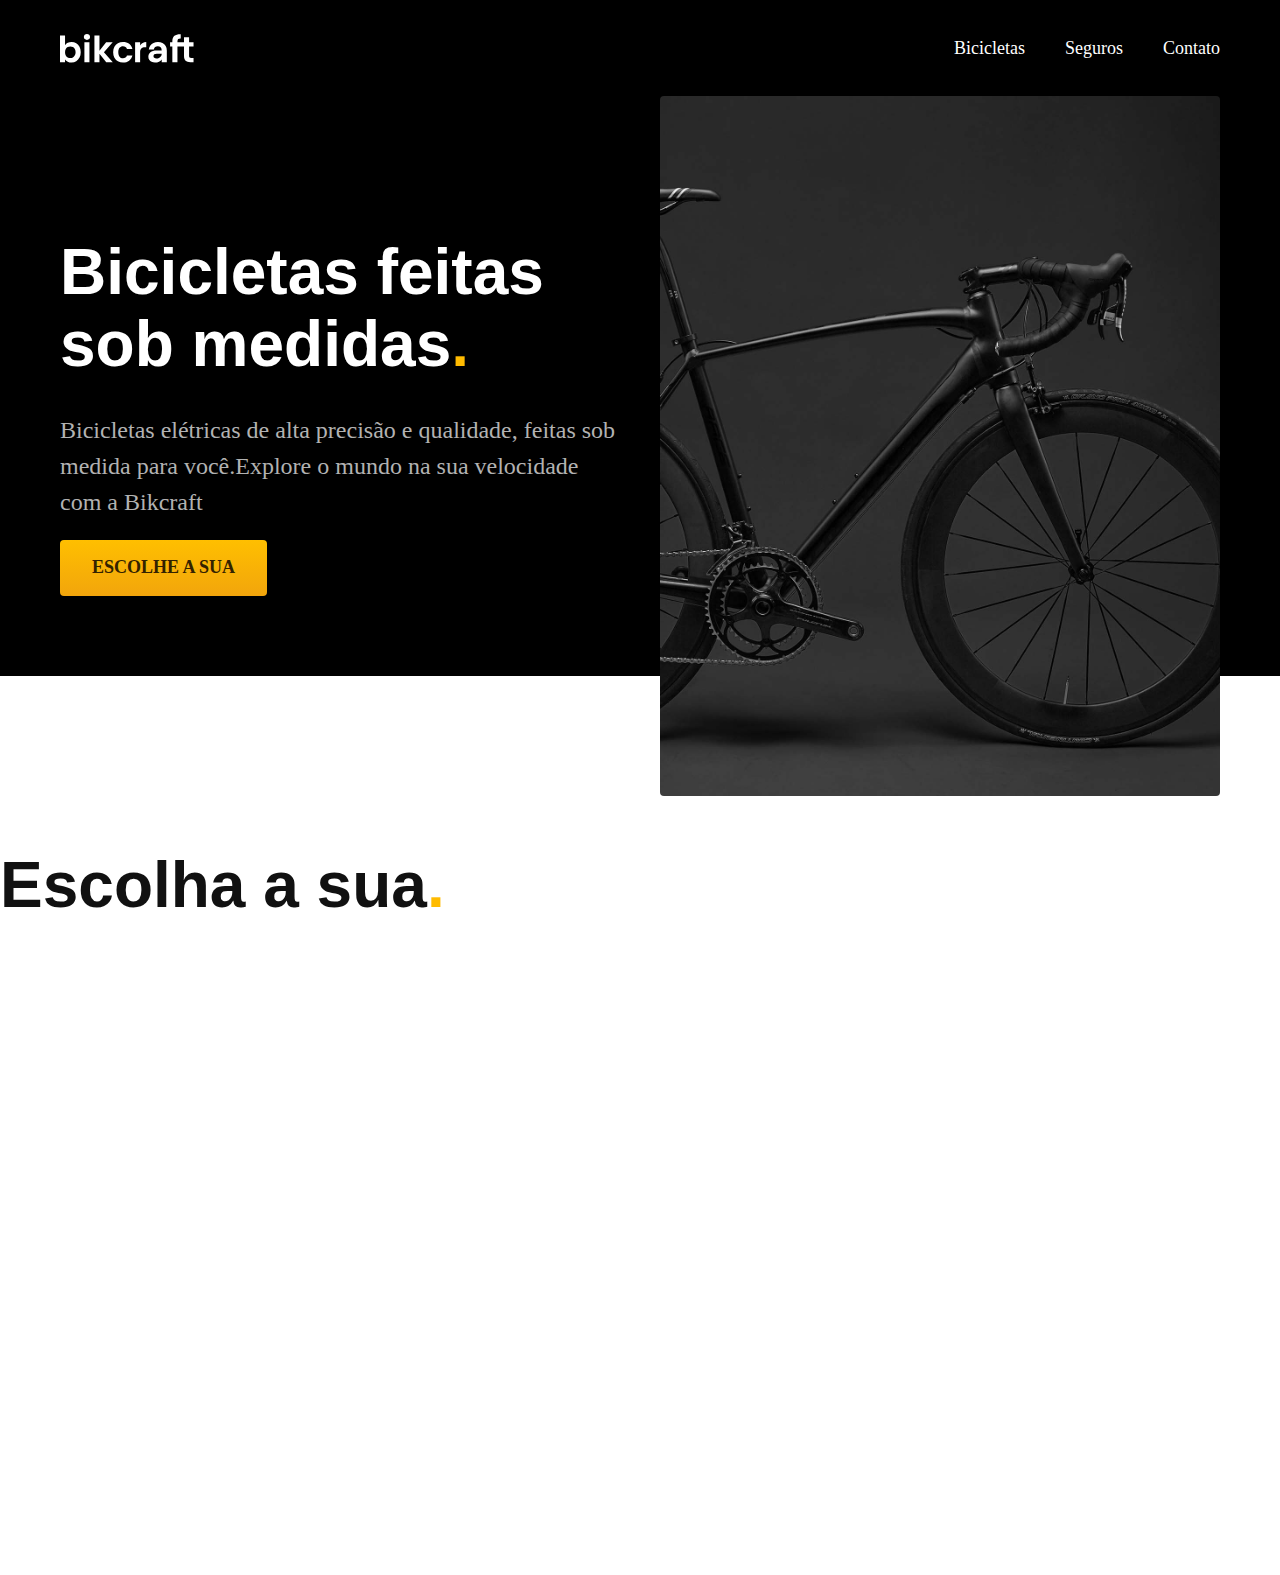
==== index.html @ c3536878 "Tipografia e otmização css" ====
<!DOCTYPE html>
<html lang="pt-br">

<head>
  <meta charset="UTF-8">
  <meta name="viewport" content="width=device-width, initial-scale=1.0">
  <title>Bikcraft - Bicicletas Elétricas</title>
  <meta name="description" content="Bicicletas elétricas de alta precisão e qualidade, feitas sob medida para você. Explore o mundo na sua velocidade com a Bikcraft.">
  <link rel="stylesheet" href="./css/style.css">

</head>

<body>
  <header class="header-bg">
    <div class="header">
      <a href="./"><img src="./img/bikcraft.svg" alt="Bikcraft"></a>
      <nav aria-label="primaria">
        <ul class="header-menu font-1-m  cor-0">
          <li><a href=".bicicletas,html">Bicicletas</a></li>
          <li><a href="./seguros">Seguros</a></li>
          <li><a href="./contato">Contato</a></li>
        </ul>
      </nav>
    </div>
  </header>

  <main class="introducao-bg">
    <div class="introducao">
      <div class="introducao-conteudo">
        <h1 class="font-1-xxl cor-0">Bicicletas feitas sob medidas<span class="cor-p1">.</span></h1>
        <p class="font-2-l cor-10">Bicicletas elétricas de alta precisão e qualidade, feitas sob medida para você.Explore o mundo na sua velocidade com a Bikcraft</p>
        <a class="botao" href="./bicicletas.html">Escolhe a sua</a>
      </div>
      <div>
        <img src="./img/fotos/introducao.jpg" alt="Bicicleta elétrica preta">
      </div>
    </div>

  </main>

  <h2 class="font-1-xxl">Escolha a sua<span class="cor-p1">.</span></h2>
</body>

</html>
---- css/style.css ----
@import "./global/global.css";
@import "./global/header.css";
/*ultlidades*/
@import "./ultilidades/componentes.css";
@import "./ultilidades/tipografia.css";
@import "./ultilidades/cores.css";
/*home*/
@import "./home/introducao.css";
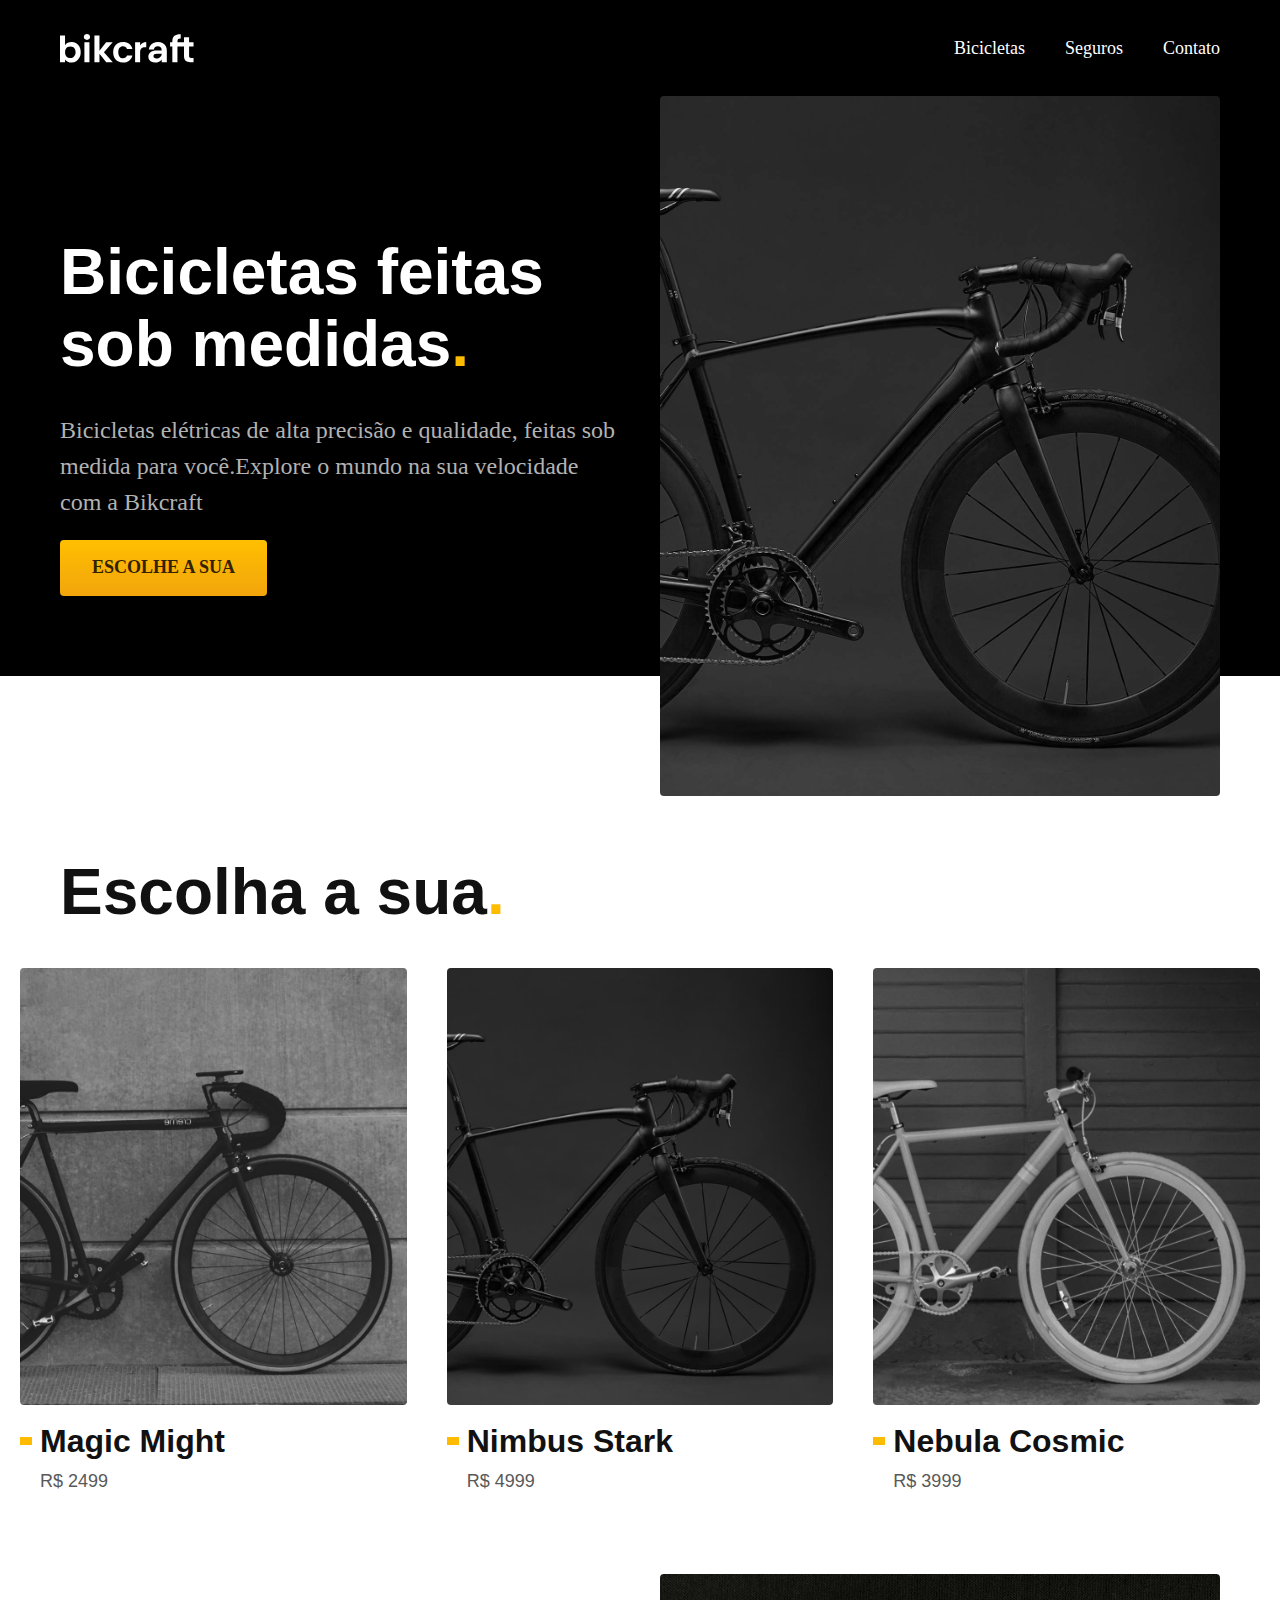
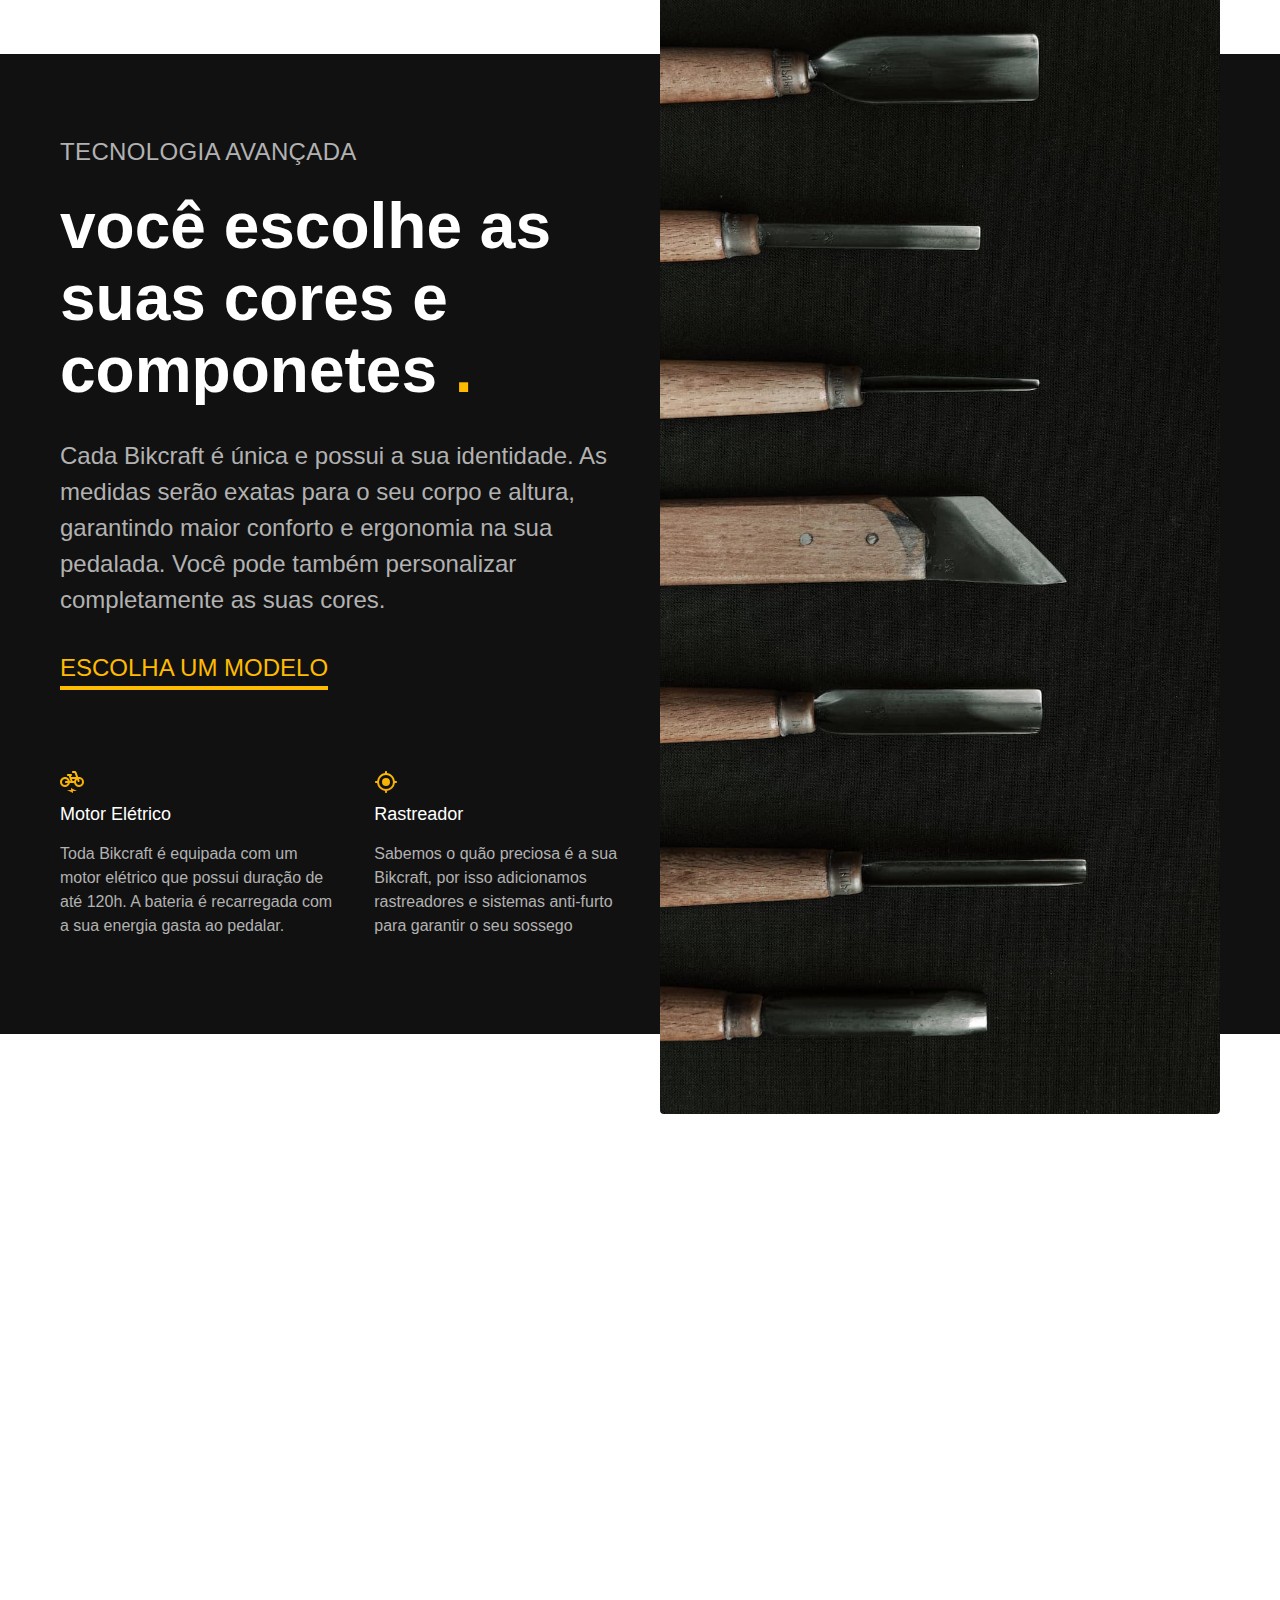
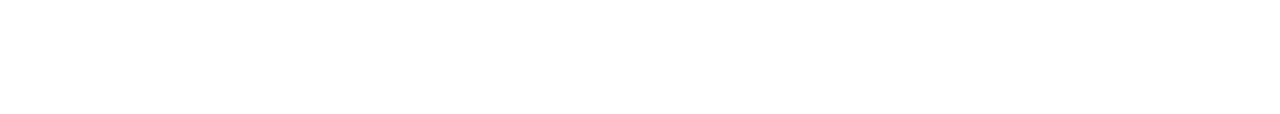
==== commit 73eb4364: "listas de bicicletas e Tecnologia" ====
--- a/index.html
+++ b/index.html
@@ -12,7 +12,7 @@
 
 <body>
   <header class="header-bg">
-    <div class="header">
+    <div class=" container header">
       <a href="./"><img src="./img/bikcraft.svg" alt="Bikcraft"></a>
       <nav aria-label="primaria">
         <ul class="header-menu font-1-m  cor-0">
@@ -25,7 +25,7 @@
   </header>
 
   <main class="introducao-bg">
-    <div class="introducao">
+    <div class="introducao container">
       <div class="introducao-conteudo">
         <h1 class="font-1-xxl cor-0">Bicicletas feitas sob medidas<span class="cor-p1">.</span></h1>
         <p class="font-2-l cor-10">Bicicletas elétricas de alta precisão e qualidade, feitas sob medida para você.Explore o mundo na sua velocidade com a Bikcraft</p>
@@ -37,8 +37,60 @@
     </div>
 
   </main>
+  <article class="bicicletas-lista">
+    <h2 class="container font-1-xxl">Escolha a sua<span class="cor-p1">.</span></h2>
+    <ul>
+      <li>
+        <a href="./bicicleta/magic.html">
+          <img src="./img/bicicletas/magic-home.jpg" alt="Bicicleta preta">
+          <h3 class="font-1-xl">Magic Might</h3>
+          <span class="font-2-m cor-8">R$ 2499</span>
+        </a>
+      </li>
+      <li>
+        <a href="./bicicleta/nimbus.html">
+          <img src="./img/bicicletas/nimbus-home.jpg" alt="Bicicleta preta">
+          <h3 class="font-1-xl">Nimbus Stark</h3>
+          <span class="font-2-m cor-8">R$ 4999</span>
+        </a>
+      </li>
+      <li>
+        <a href="./bicicleta/nebula.html">
+          <img src="./img/bicicletas/nebula-home.jpg" alt="Bicicleta preta">
+          <h3 class="font-1-xl">Nebula Cosmic</h3>
+          <span class="font-2-m cor-8">R$ 3999</span>
+        </a>
+      </li>
+    </ul>
+  </article>
 
-  <h2 class="font-1-xxl">Escolha a sua<span class="cor-p1">.</span></h2>
+  <article class="tecnologia-bg">
+    <div class="tecnologia container">
+      <div class="tecnologia-conteudo">
+        <span class="font-2-l-b cor-5">tecnologia Avançada</span>
+        <h2 class="font-1-xxl cor-0">você escolhe as suas cores e componetes <span class="cor-p1">.</span></h2>
+        <p class="font-2-l cor-5">Cada Bikcraft é única e possui a sua identidade. As medidas serão exatas para o seu corpo e altura, garantindo maior conforto e ergonomia na sua pedalada. Você pode também personalizar completamente as suas cores.</p>
+        <a class="link" href="./bicicletas.html">Escolha um modelo</a>
+        <div class="tecnologia-vantagem">
+          <div>
+            <img src="./img/icones/eletrica.svg" alt="">
+            <h3 class="font-1-m cor-0">Motor Elétrico</h3>
+            <p class="font-2-s cor-5">Toda Bikcraft é equipada com um motor elétrico que possui duração de até 120h. A bateria é recarregada com a sua energia gasta ao pedalar.</p>
+          </div>
+          <div>
+            <img src="./img/icones/rastreador.svg" alt="">
+            <h3 class="font-1-m cor-0">Rastreador</h3>
+            <p class="font-2-s cor-5">Sabemos o quão preciosa é a sua Bikcraft, por isso adicionamos rastreadores e sistemas anti-furto para garantir o seu sossego</p>
+          </div>
+        </div>
+      </div>
+      <div class="tecnologia-imagem">
+        <img src="./img/fotos/tecnologia.jpg" alt="">
+
+      </div>
+    </div>
+
+  </article>
 </body>
 
 </html>--- a/css/style.css
+++ b/css/style.css
@@ -6,3 +6,6 @@
 @import "./ultilidades/cores.css";
 /*home*/
 @import "./home/introducao.css";
+@import "./home/tecnologia.css";
+/*bicicleta*/
+@import "./bicicleta/bicicleta-lista.css";
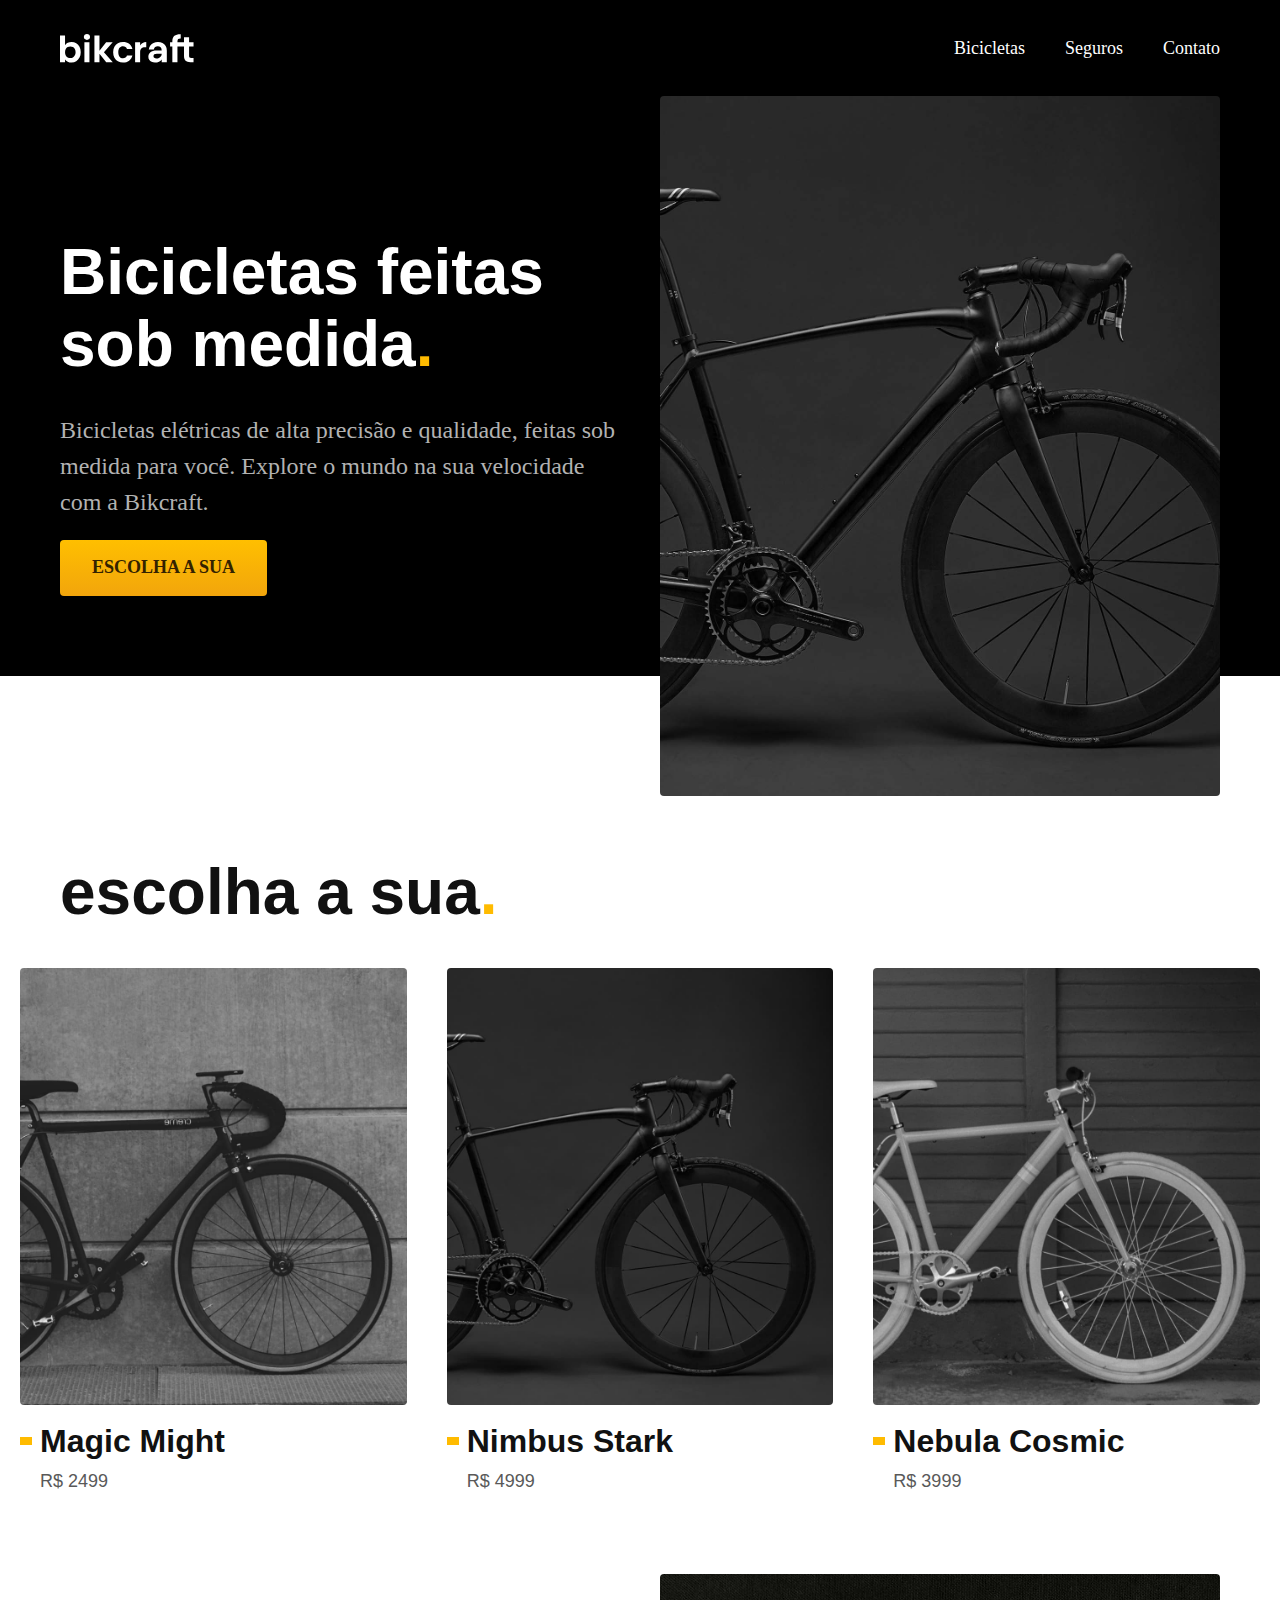
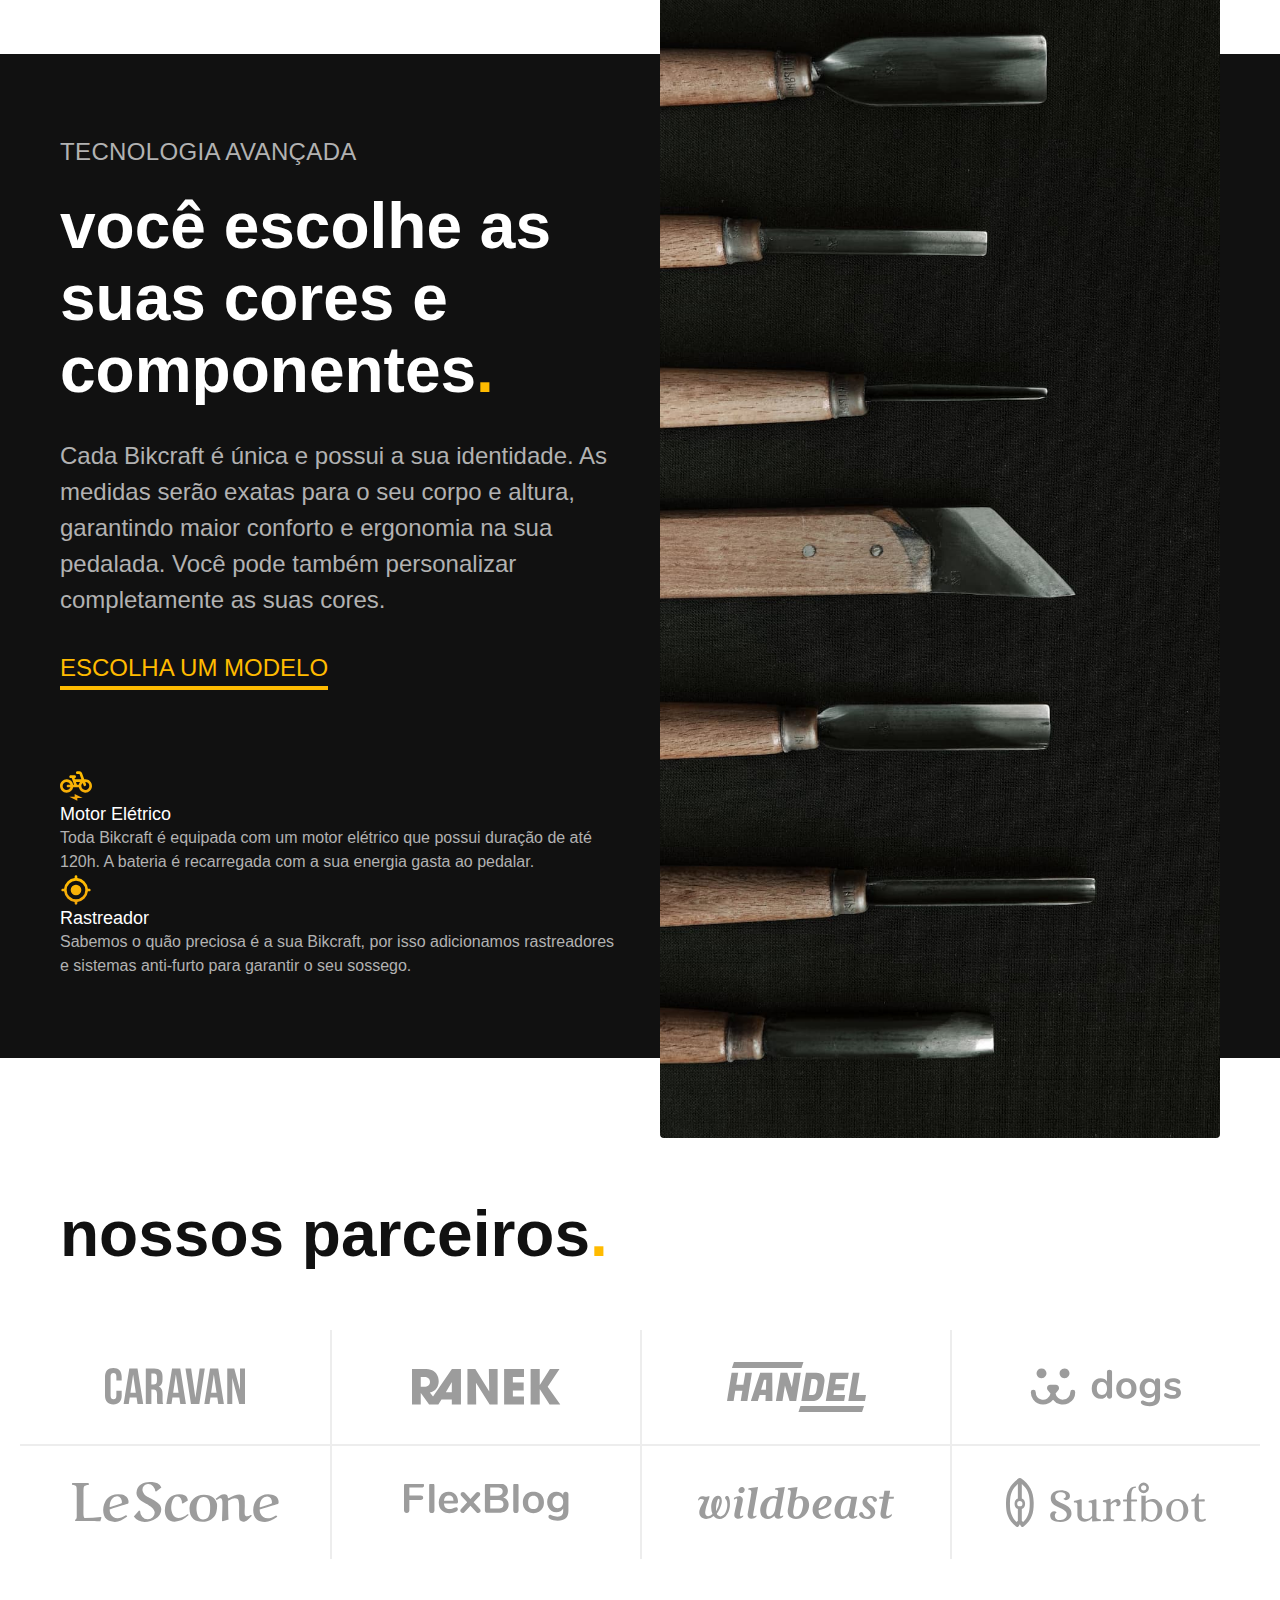
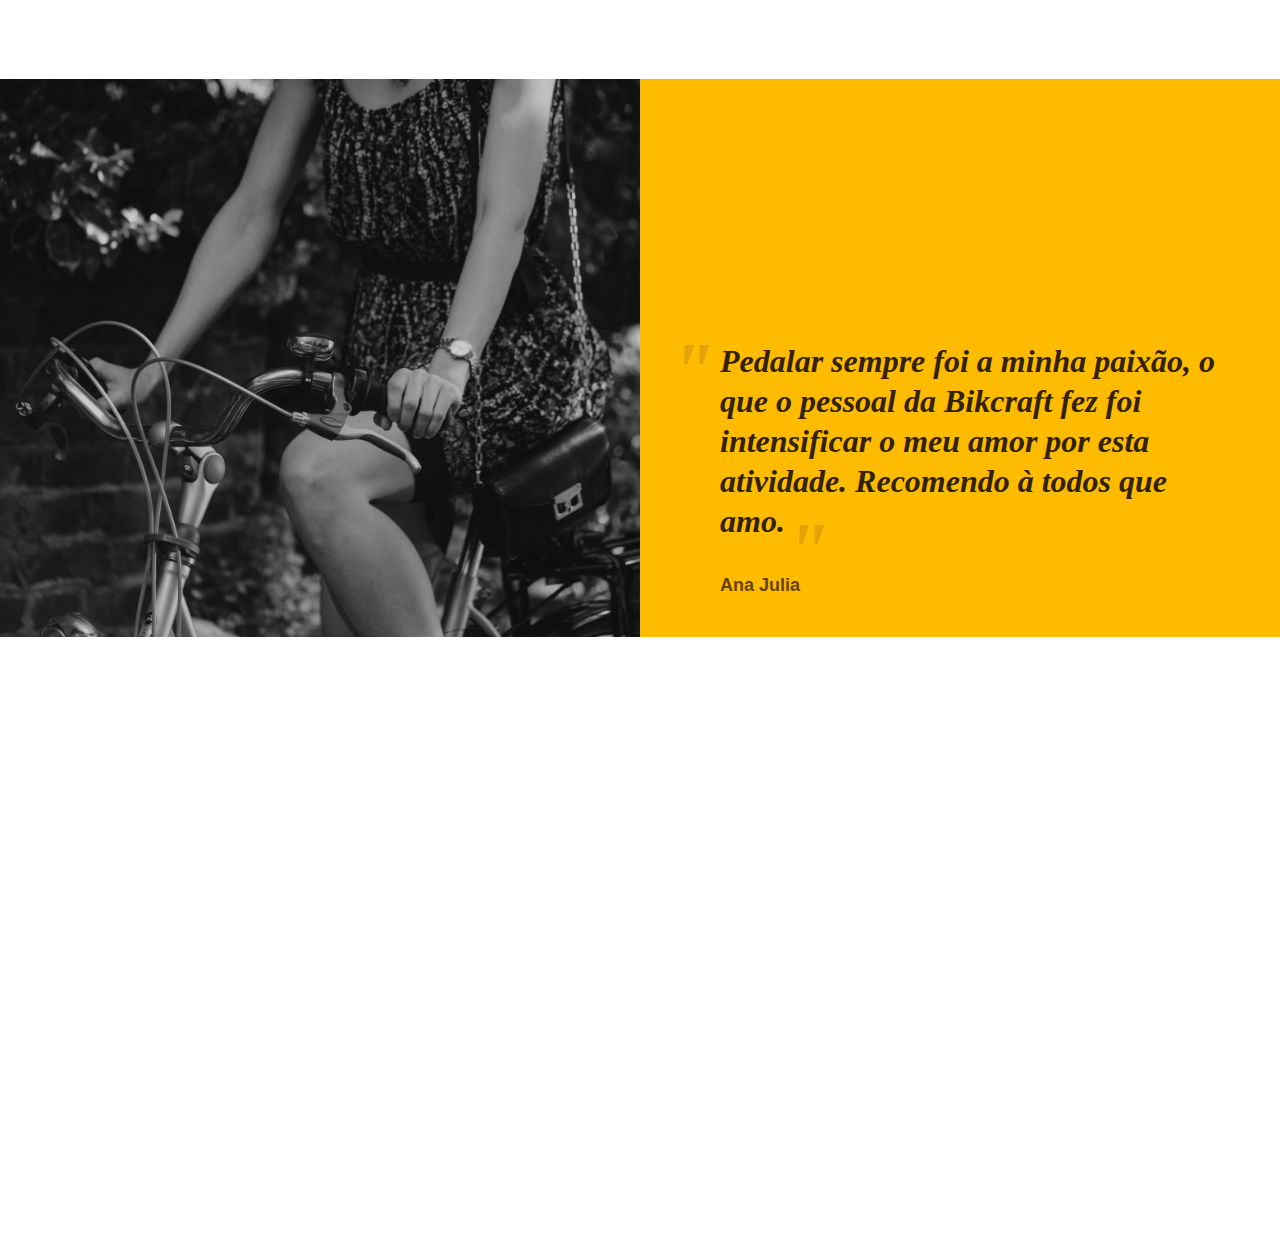
==== commit 1881fbce: "parceiros e depoimentos" ====
--- a/index.html
+++ b/index.html
@@ -4,21 +4,25 @@
 <head>
   <meta charset="UTF-8">
   <meta name="viewport" content="width=device-width, initial-scale=1.0">
+
   <title>Bikcraft - Bicicletas Elétricas</title>
-  <meta name="description" content="Bicicletas elétricas de alta precisão e qualidade, feitas sob medida para você. Explore o mundo na sua velocidade com a Bikcraft.">
+  <meta name="description" content="Bicicletas elétricas de alta precisão e qualidade, feitas sob medida para o cliente. Explore o mundo na sua velocidade com a Bikcraft.">
+
   <link rel="stylesheet" href="./css/style.css">
-
 </head>
 
 <body>
   <header class="header-bg">
-    <div class=" container header">
-      <a href="./"><img src="./img/bikcraft.svg" alt="Bikcraft"></a>
+    <div class="header container">
+      <a href="./">
+        <img src="./img/bikcraft.svg" alt="Bikcraft">
+      </a>
+
       <nav aria-label="primaria">
-        <ul class="header-menu font-1-m  cor-0">
-          <li><a href=".bicicletas,html">Bicicletas</a></li>
-          <li><a href="./seguros">Seguros</a></li>
-          <li><a href="./contato">Contato</a></li>
+        <ul class="header-menu font-1-m cor-0">
+          <li><a href="./bicicletas.html">Bicicletas</a></li>
+          <li><a href="./seguros.html">Seguros</a></li>
+          <li><a href="./contato.html">Contato</a></li>
         </ul>
       </nav>
     </div>
@@ -27,35 +31,36 @@
   <main class="introducao-bg">
     <div class="introducao container">
       <div class="introducao-conteudo">
-        <h1 class="font-1-xxl cor-0">Bicicletas feitas sob medidas<span class="cor-p1">.</span></h1>
-        <p class="font-2-l cor-10">Bicicletas elétricas de alta precisão e qualidade, feitas sob medida para você.Explore o mundo na sua velocidade com a Bikcraft</p>
-        <a class="botao" href="./bicicletas.html">Escolhe a sua</a>
+        <h1 class="font-1-xxl cor-0">Bicicletas feitas sob medida<span class="cor-p1">.</span></h1>
+        <p class="font-2-l cor-5">Bicicletas elétricas de alta precisão e qualidade, feitas sob medida para você. Explore o mundo na sua velocidade com a Bikcraft.</p>
+        <a class="botao" href="./bicicletas.html">Escolha a sua</a>
       </div>
       <div>
-        <img src="./img/fotos/introducao.jpg" alt="Bicicleta elétrica preta">
+        <img src="./img/fotos/introducao.jpg" alt="Bicicleta elétrica preta.">
       </div>
     </div>
+  </main>
 
-  </main>
   <article class="bicicletas-lista">
-    <h2 class="container font-1-xxl">Escolha a sua<span class="cor-p1">.</span></h2>
+    <h2 class="container font-1-xxl">escolha a sua<span class="cor-p1">.</span></h2>
+
     <ul>
       <li>
-        <a href="./bicicleta/magic.html">
+        <a href="./bicicletas/magic.html">
           <img src="./img/bicicletas/magic-home.jpg" alt="Bicicleta preta">
           <h3 class="font-1-xl">Magic Might</h3>
           <span class="font-2-m cor-8">R$ 2499</span>
         </a>
       </li>
       <li>
-        <a href="./bicicleta/nimbus.html">
+        <a href="./bicicletas/nimbus.html">
           <img src="./img/bicicletas/nimbus-home.jpg" alt="Bicicleta preta">
           <h3 class="font-1-xl">Nimbus Stark</h3>
           <span class="font-2-m cor-8">R$ 4999</span>
         </a>
       </li>
       <li>
-        <a href="./bicicleta/nebula.html">
+        <a href="./bicicletas/nebula.html">
           <img src="./img/bicicletas/nebula-home.jpg" alt="Bicicleta preta">
           <h3 class="font-1-xl">Nebula Cosmic</h3>
           <span class="font-2-m cor-8">R$ 3999</span>
@@ -67,11 +72,11 @@
   <article class="tecnologia-bg">
     <div class="tecnologia container">
       <div class="tecnologia-conteudo">
-        <span class="font-2-l-b cor-5">tecnologia Avançada</span>
-        <h2 class="font-1-xxl cor-0">você escolhe as suas cores e componetes <span class="cor-p1">.</span></h2>
+        <span class="font-2-l-b cor-5">Tecnologia Avançada</span>
+        <h2 class="font-1-xxl cor-0">você escolhe as suas cores e componentes<span class="cor-p1">.</span></h2>
         <p class="font-2-l cor-5">Cada Bikcraft é única e possui a sua identidade. As medidas serão exatas para o seu corpo e altura, garantindo maior conforto e ergonomia na sua pedalada. Você pode também personalizar completamente as suas cores.</p>
         <a class="link" href="./bicicletas.html">Escolha um modelo</a>
-        <div class="tecnologia-vantagem">
+        <div class="tecnologia-vantagens">
           <div>
             <img src="./img/icones/eletrica.svg" alt="">
             <h3 class="font-1-m cor-0">Motor Elétrico</h3>
@@ -80,17 +85,44 @@
           <div>
             <img src="./img/icones/rastreador.svg" alt="">
             <h3 class="font-1-m cor-0">Rastreador</h3>
-            <p class="font-2-s cor-5">Sabemos o quão preciosa é a sua Bikcraft, por isso adicionamos rastreadores e sistemas anti-furto para garantir o seu sossego</p>
+            <p class="font-2-s cor-5">Sabemos o quão preciosa é a sua Bikcraft, por isso adicionamos rastreadores e sistemas anti-furto para garantir o seu sossego.</p>
           </div>
         </div>
       </div>
       <div class="tecnologia-imagem">
         <img src="./img/fotos/tecnologia.jpg" alt="">
-
       </div>
     </div>
+  </article>
 
-  </article>
+  <section class="parceiros" aria-label="Nossos Parceiros">
+    <h2 class="container font-1-xxl">nossos parceiros<span class="cor-p1">.</span></h2>
+
+    <ul>
+      <li><img src="./img/parceiros/caravan.svg" alt="caravan"></li>
+      <li><img src="./img/parceiros/ranek.svg" alt="ranek"></li>
+      <li><img src="./img/parceiros/handel.svg" alt="handel"></li>
+      <li><img src="./img/parceiros/dogs.svg" alt="dogs"></li>
+      <li><img src="./img/parceiros/lescone.svg" alt="lescone"></li>
+      <li><img src="./img/parceiros/flexblog.svg" alt="flexblog"></li>
+      <li><img src="./img/parceiros/wildbeast.svg" alt="wildbeast"></li>
+      <li><img src="./img/parceiros/surfbot.svg" alt="surfbot"></li>
+    </ul>
+  </section>
+
+  <section class="depoimento" aria-label="Depoimento">
+    <div>
+      <img src="./img/fotos/depoimento.jpg" alt="Pessoa Pedalando uma bicicleta Bikcraft">
+    </div>
+    <div class="depoimento-conteudo">
+      <blockquote class="font-1-xl cor-p5">
+        <p>Pedalar sempre foi a minha paixão, o que o pessoal da Bikcraft fez foi intensificar o meu amor por esta atividade.
+          Recomendo à todos que amo.
+        </p>
+      </blockquote>
+      <span class="font-1-m-b cor-p4">Ana Julia</span>
+    </div>
+  </section>
 </body>
 
 </html>--- a/css/style.css
+++ b/css/style.css
@@ -7,5 +7,7 @@
 /*home*/
 @import "./home/introducao.css";
 @import "./home/tecnologia.css";
+@import "./home/parceiros.css";
+@import "./home/depoimento.css";
 /*bicicleta*/
 @import "./bicicleta/bicicleta-lista.css";
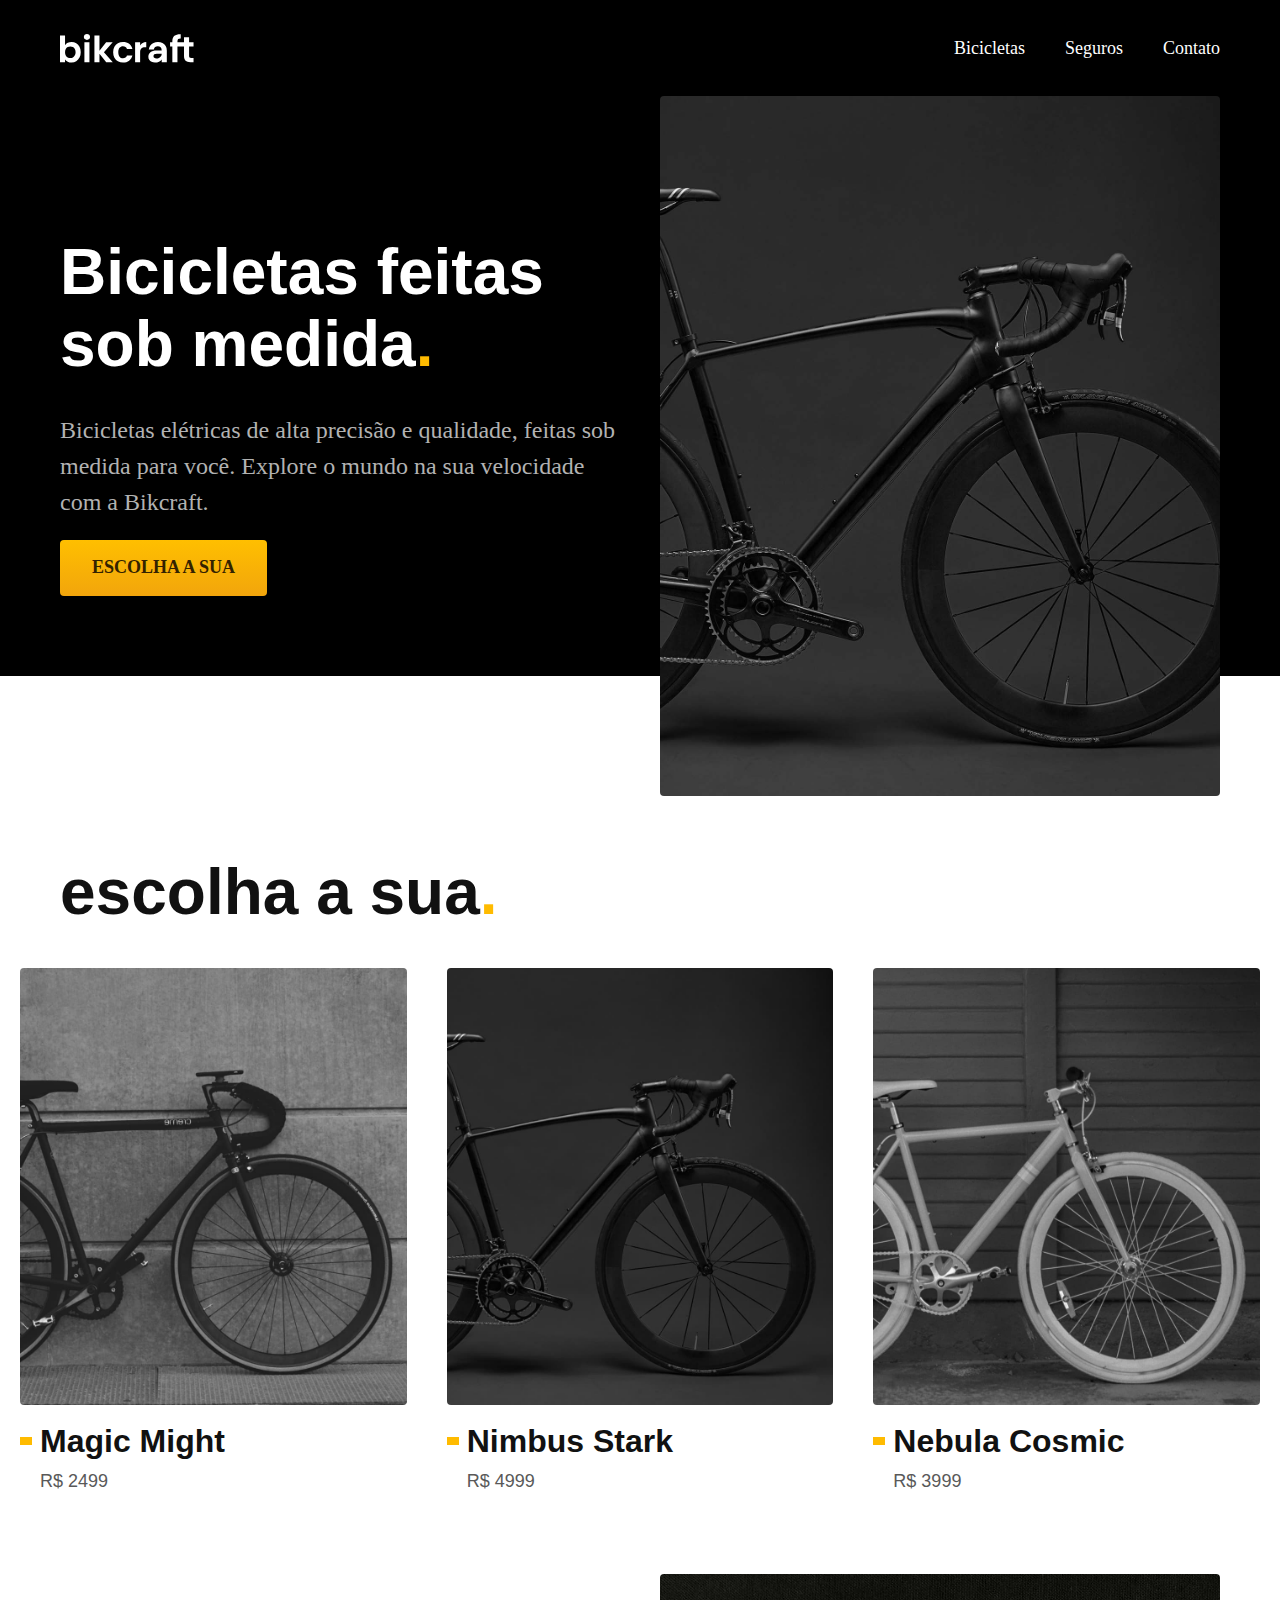
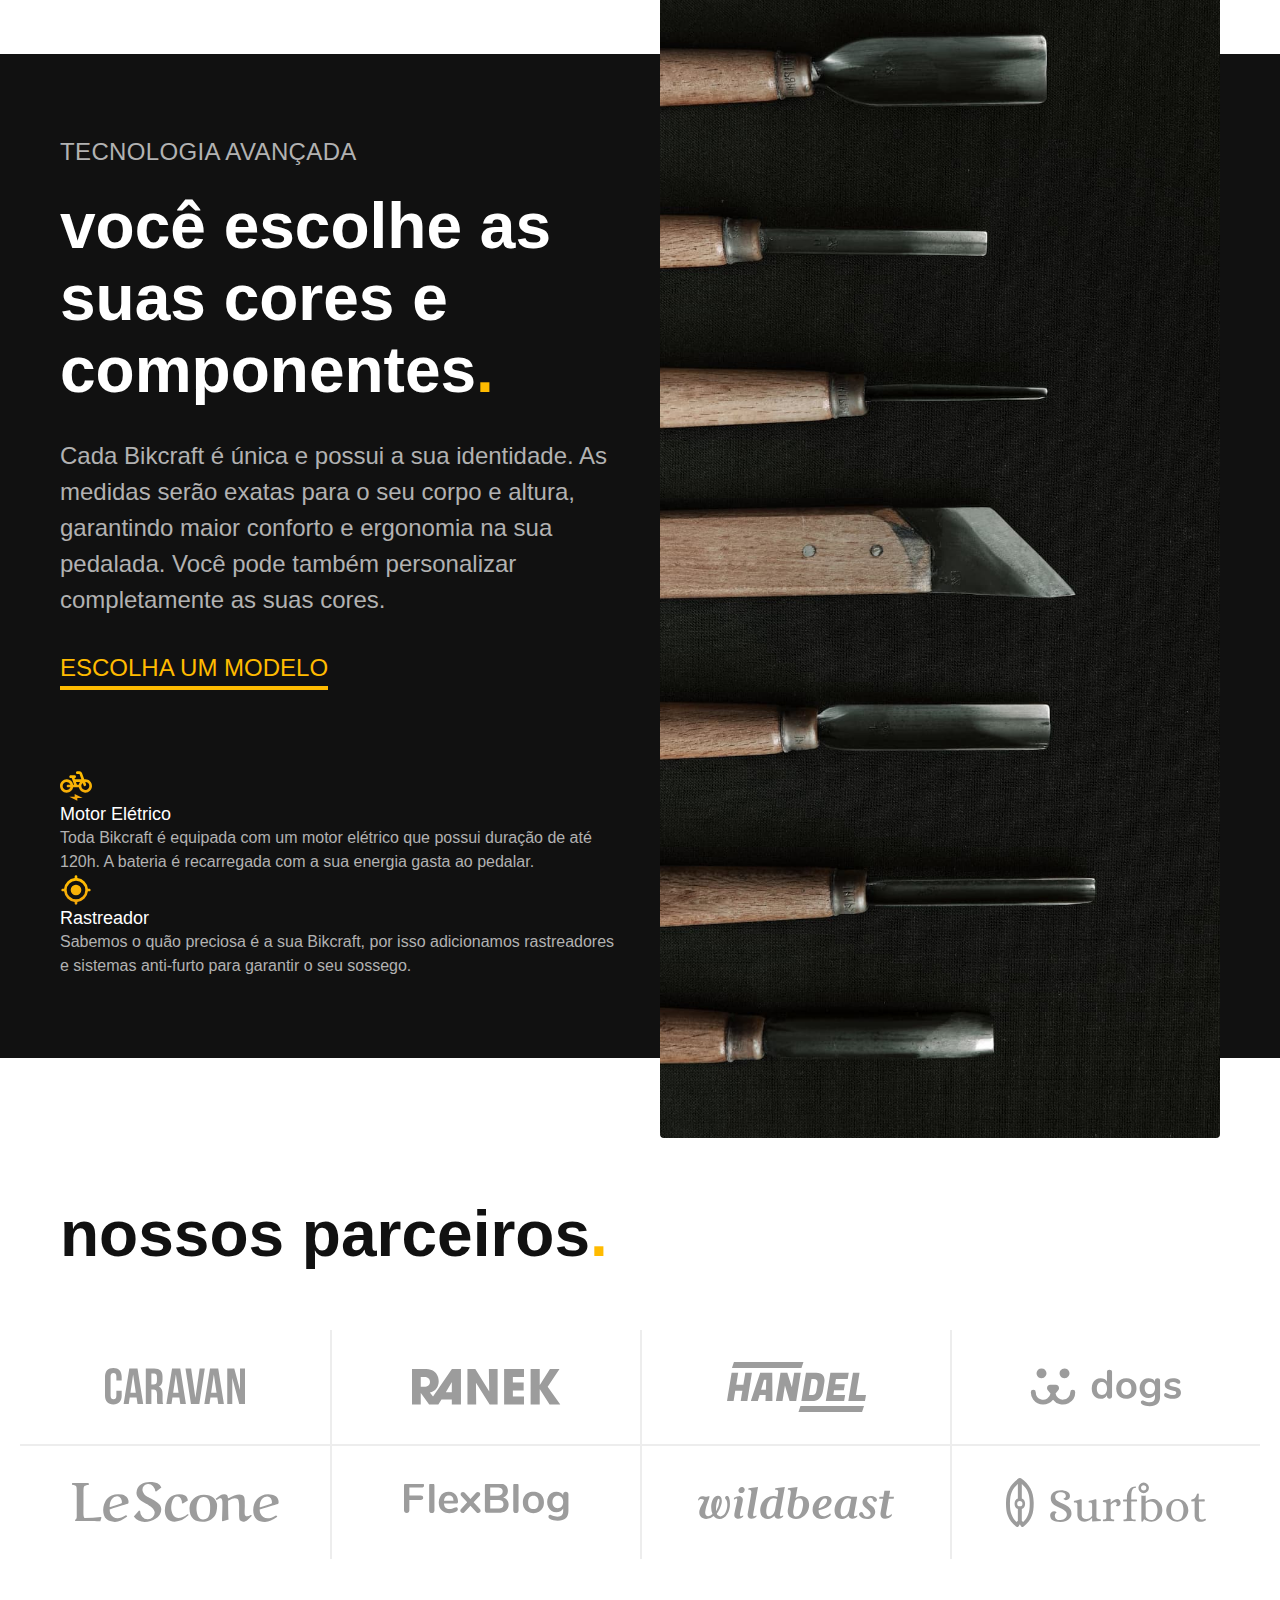
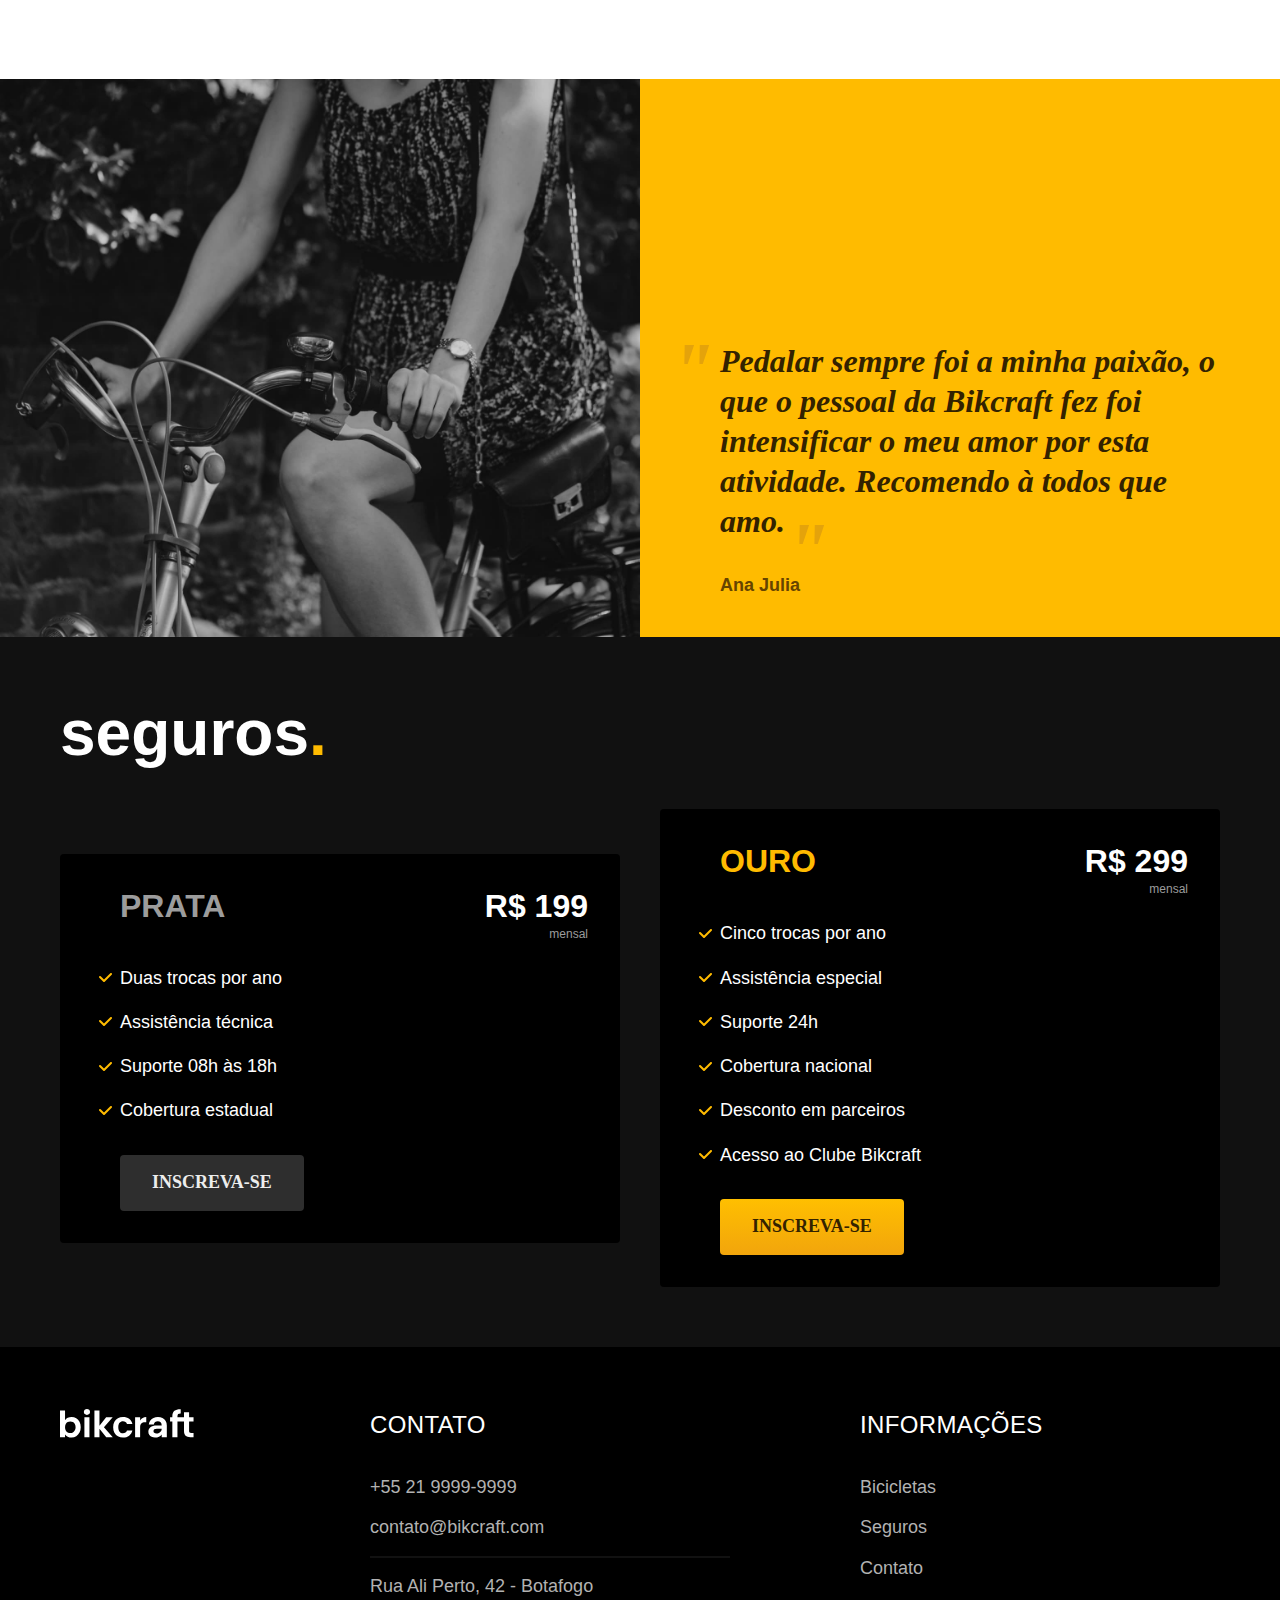
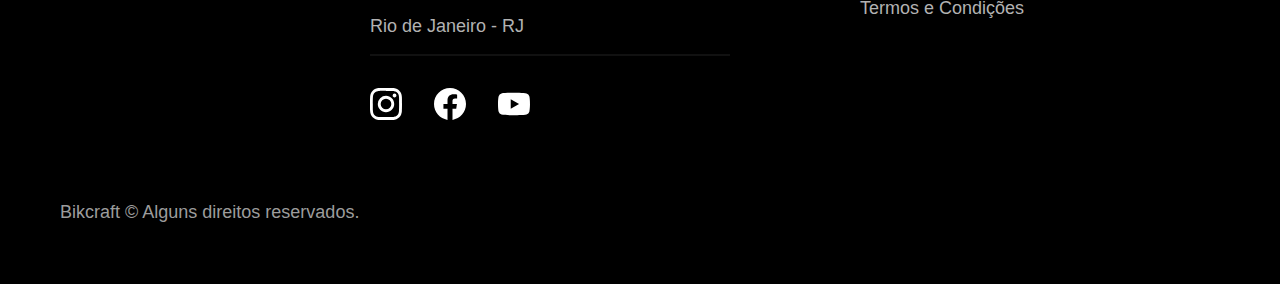
==== commit 16e38521: "finalização do pagina principal, pagina de seguro, pagina de termo e pagina de bicicletas e pagina d" ====
--- a/index.html
+++ b/index.html
@@ -123,6 +123,75 @@
       <span class="font-1-m-b cor-p4">Ana Julia</span>
     </div>
   </section>
+
+  <article class="seguro-bg">
+    <div class="seguro container">
+      <h2 class="font-1-xxl cor-0">seguros<span class="cor-p1">.</span></h2>
+      <div class="seguros-item">
+        <h3 class="font-1-xl cor-6">PRATA</h3>
+        <span class="font-1-xl cor-0">R$ 199 <span class="font-1-xs cor-6">mensal</span></span>
+        <ul class="font-2-m cor-0">
+          <li>Duas trocas por ano</li>
+          <li>Assistência técnica</li>
+          <li>Suporte 08h às 18h</li>
+          <li>Cobertura estadual</li>
+        </ul>
+        <a class="botao secundario" href="./orcamento.html">Inscreva-se</a>
+      </div>
+
+      <div class="seguros-item">
+        <h3 class="font-1-xl cor-p1">OURO</h3>
+        <span class="font-1-xl cor-0">R$ 299 <span class="font-1-xs cor-6">mensal</span></span>
+        <ul class="font-2-m cor-0">
+          <li>Cinco trocas por ano</li>
+          <li>Assistência especial</li>
+          <li>Suporte 24h</li>
+          <li>Cobertura nacional</li>
+          <li>Desconto em parceiros</li>
+          <li>Acesso ao Clube Bikcraft</li>
+        </ul>
+        <a class="botao" href="./orcamento.html">Inscreva-se</a>
+      </div>
+    </div>
+  </article>
+
+  <footer class="footer-bg">
+    <div class="footer container">
+      <img src="./img/bikcraft.svg" alt="Bikcraft">
+      <div class="footer-contato">
+        <h3 class="font-2-l-b cor-0">Contato</h3>
+        <ul class="font-2-m cor-5">
+          <li><a href="tel:+552199999999">+55 21 9999-9999</a></li>
+          <li><a href="mailto:contato@bikcraft.com">contato@bikcraft.com</a></li>
+          <li>Rua Ali Perto, 42 - Botafogo</li>
+          <li>Rio de Janeiro - RJ</li>
+        </ul>
+        <div class="footer-redes">
+          <a href="./">
+            <img src="./img/redes/instagram.svg" alt="Instagram">
+          </a>
+          <a href="./">
+            <img src="./img/redes/facebook.svg" alt="Facebook">
+          </a>
+          <a href="./">
+            <img src="./img/redes/youtube.svg" alt="Youtube">
+          </a>
+        </div>
+      </div>
+      <div class="footer-informacoes">
+        <h3 class="font-2-l-b cor-0">Informações</h3>
+        <nav>
+          <ul class="font-1-m cor-5">
+            <li><a href="./bicicletas.html">Bicicletas</a></li>
+            <li><a href="./seguros.html">Seguros</a></li>
+            <li><a href="./contato.html">Contato</a></li>
+            <li><a href="./termos.html">Termos e Condições</a></li>
+          </ul>
+        </nav>
+      </div>
+      <p class="footer-copy font-2-m cor-6">Bikcraft © Alguns direitos reservados.</p>
+    </div>
+  </footer>
 </body>
 
 </html>--- a/css/style.css
+++ b/css/style.css
@@ -1,5 +1,7 @@
+/*Globlal*/
 @import "./global/global.css";
 @import "./global/header.css";
+@import "./global/footer.css";
 /*ultlidades*/
 @import "./ultilidades/componentes.css";
 @import "./ultilidades/tipografia.css";
@@ -10,4 +12,12 @@
 @import "./home/parceiros.css";
 @import "./home/depoimento.css";
 /*bicicleta*/
+@import "./bicicleta/bicicletas.css";
 @import "./bicicleta/bicicleta-lista.css";
+@import "./bicicleta/bicicleta.css";
+/*seguros*/
+@import "./seguros/seguros.css";
+@import "./seguros/vantagens.css";
+@import "./seguros/perguntas.css";
+/*termos*/
+@import "./termos/termos.css";
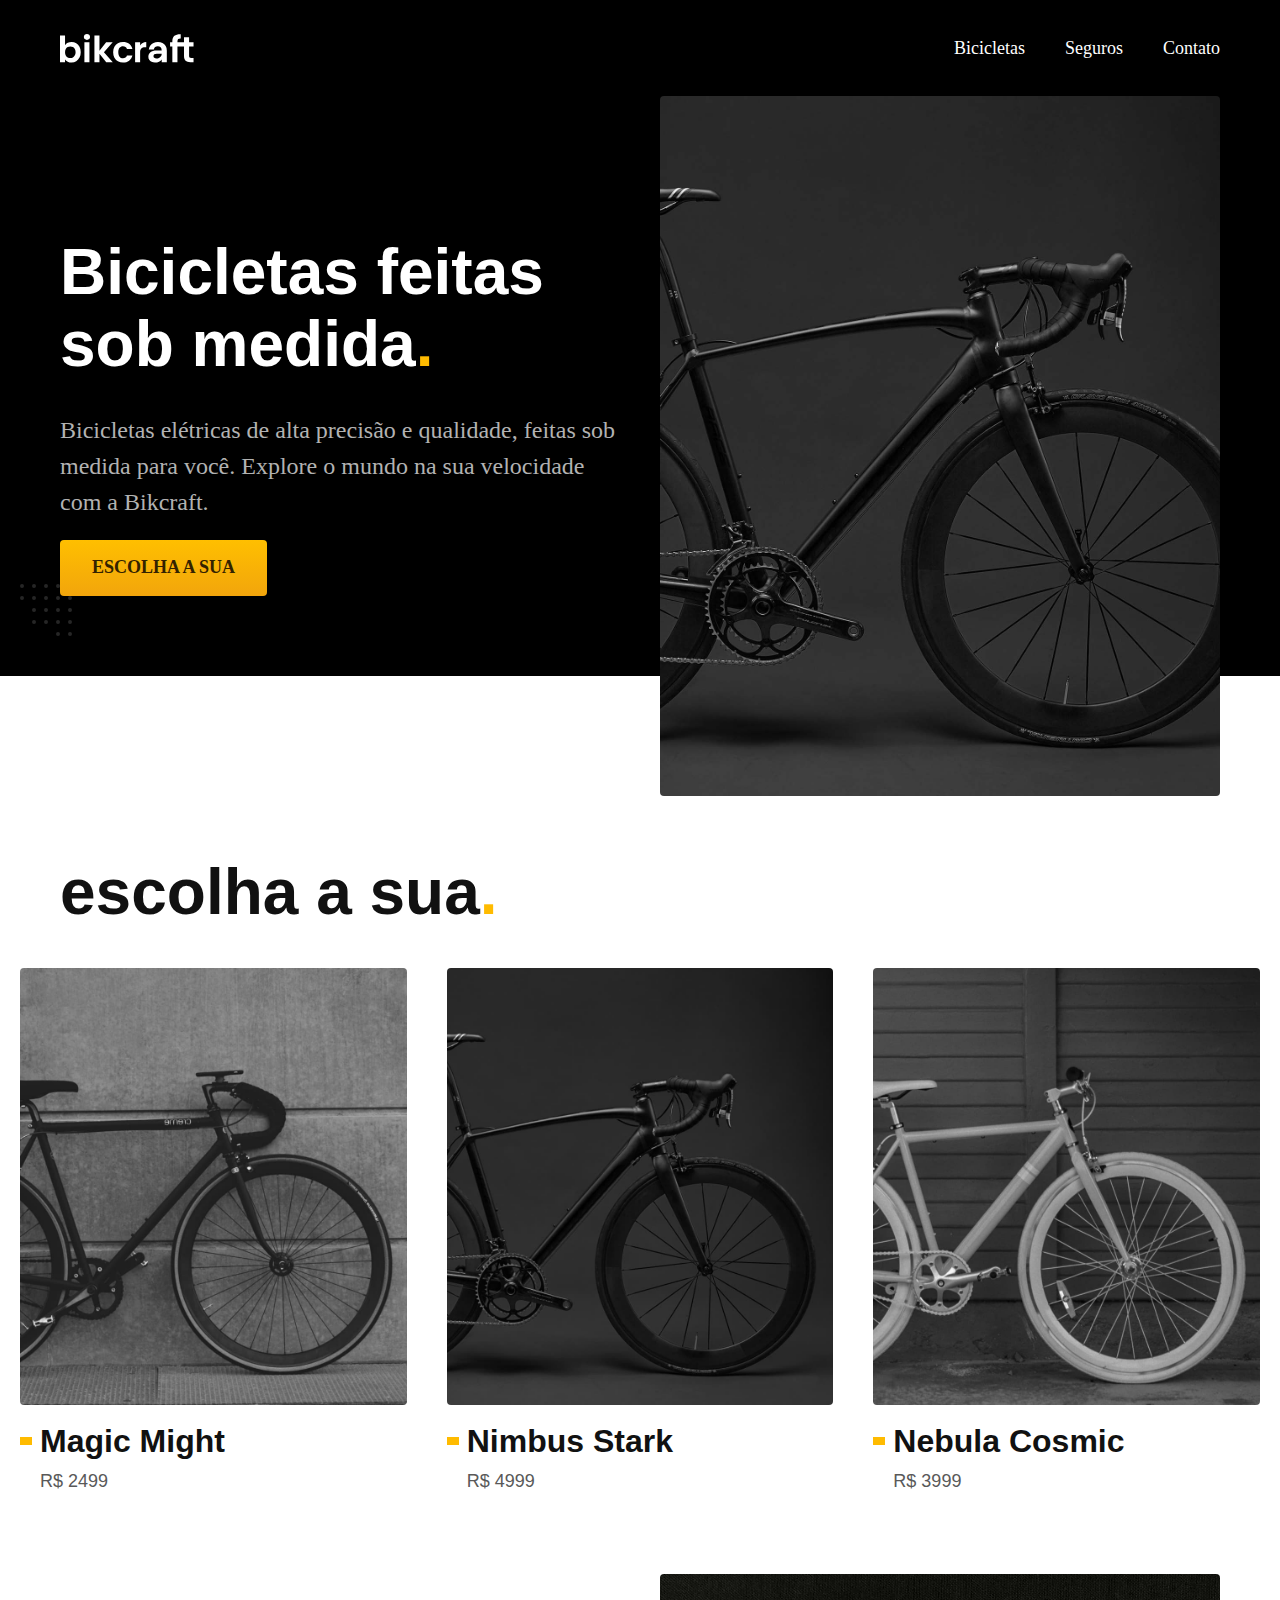
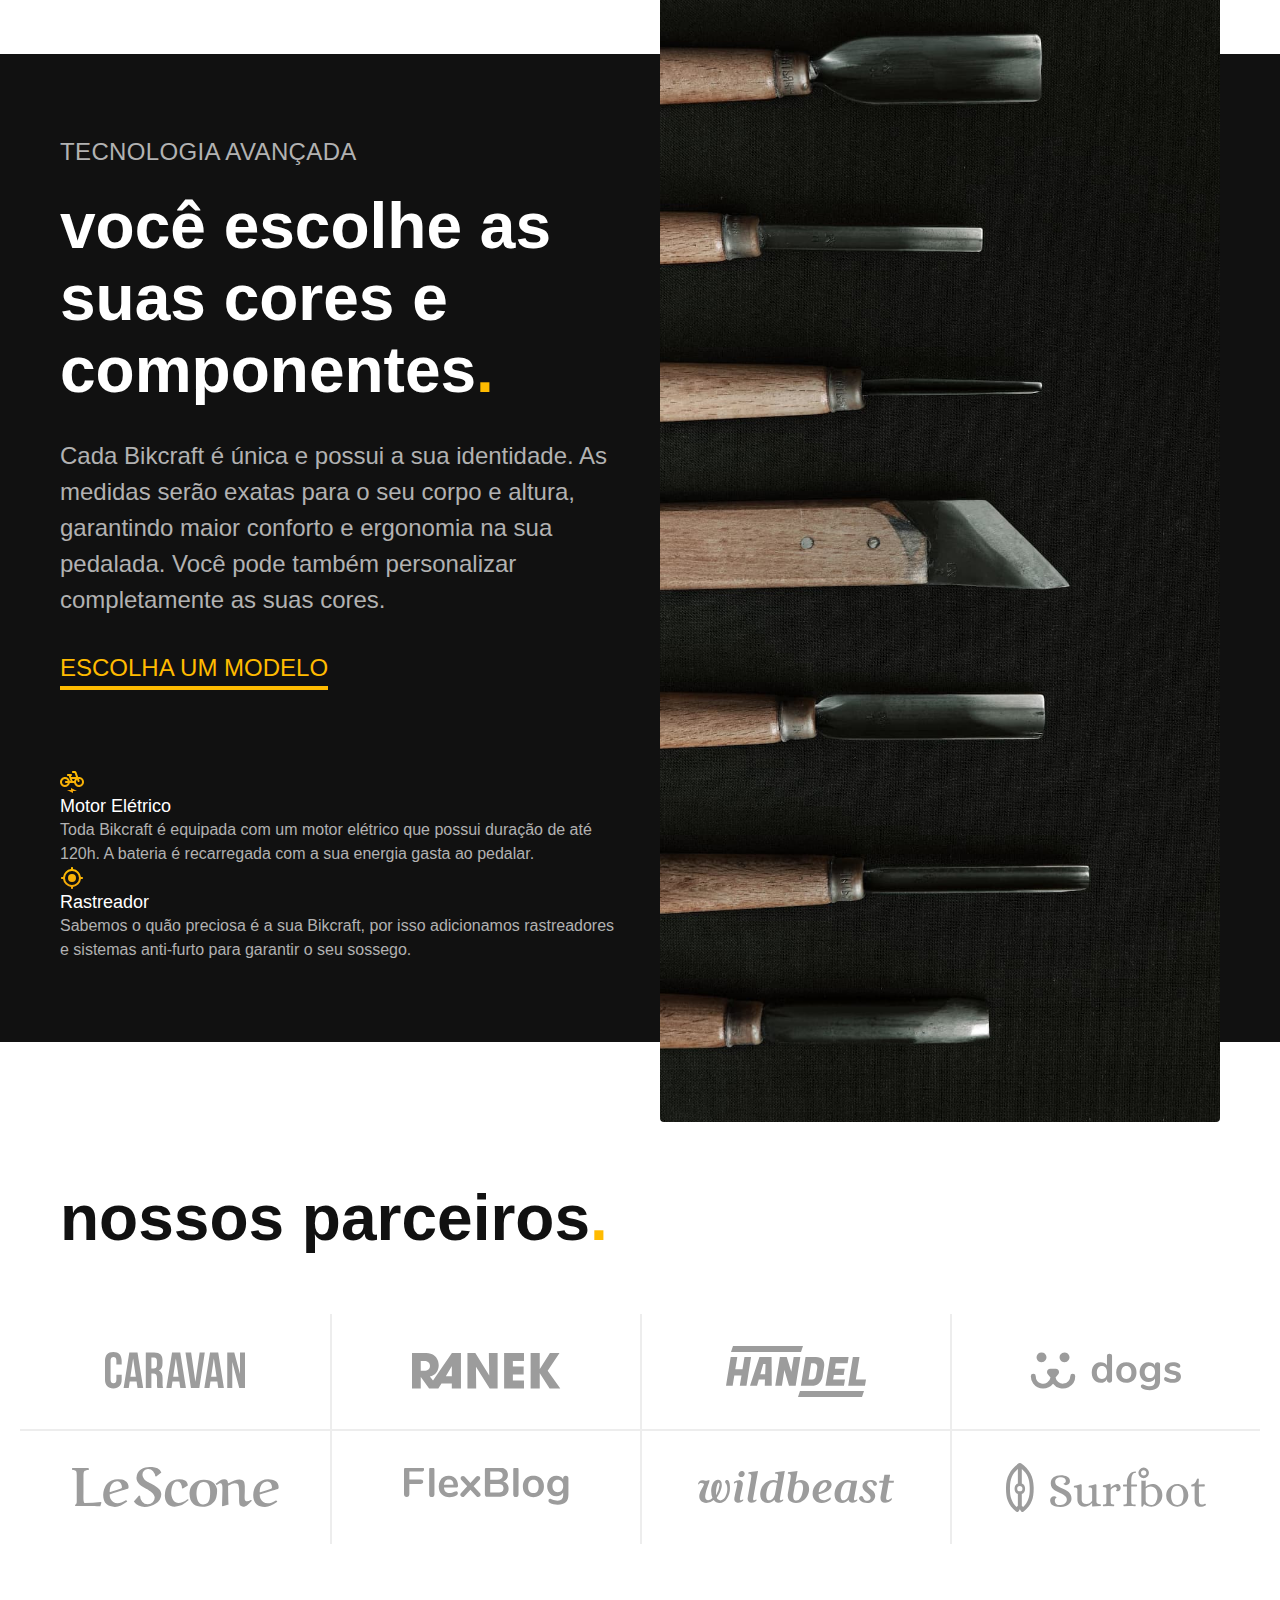
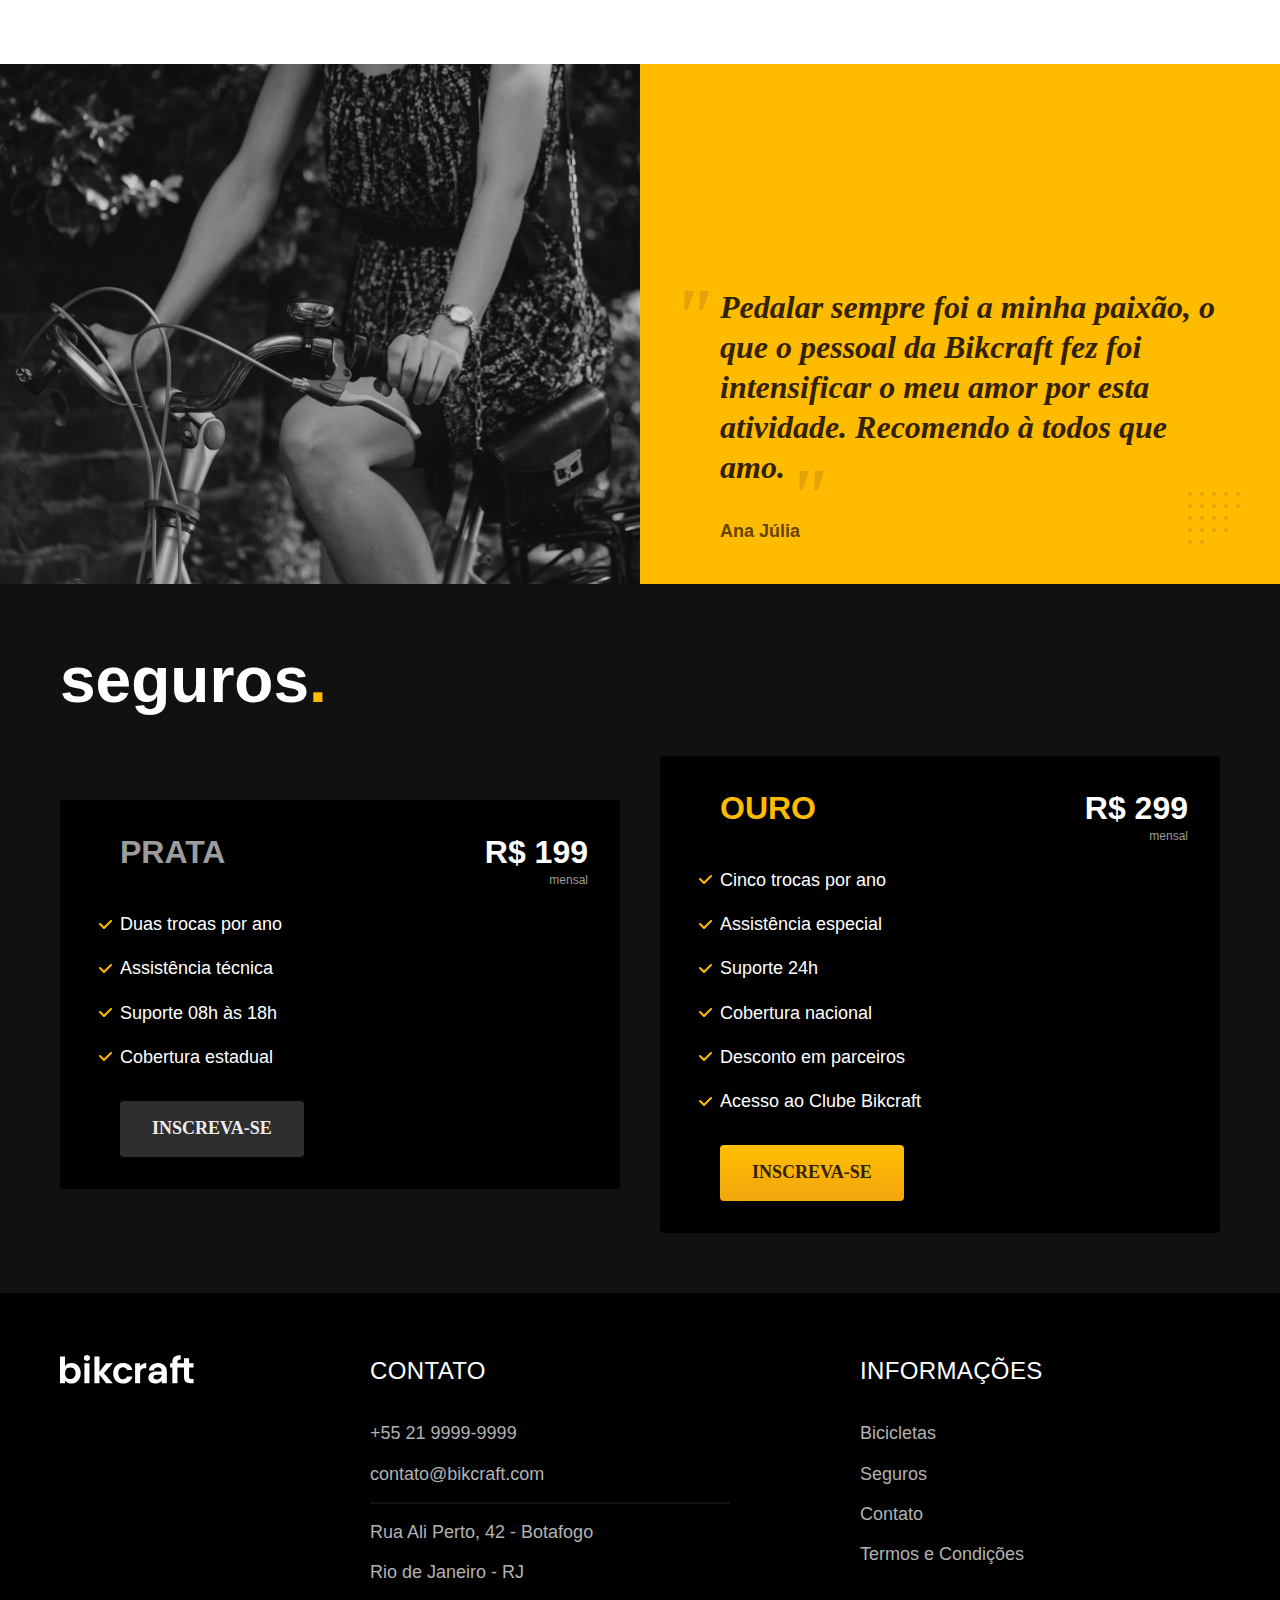
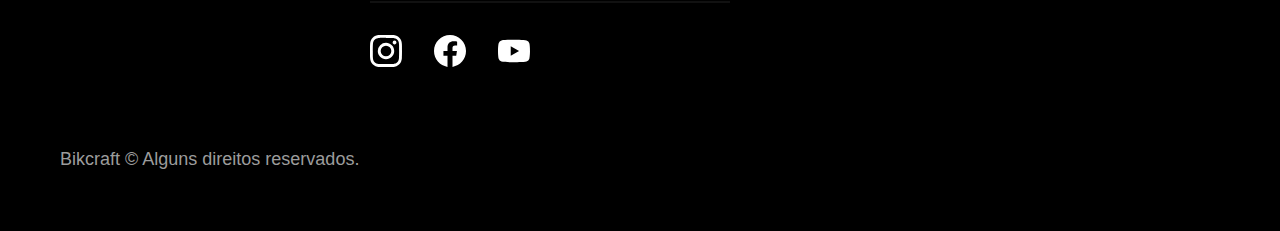
==== commit 569ef23a: "atualização do site, introdução a pagina de orçamento, finalização do site de bicicleta e otimização" ====
--- a/index.html
+++ b/index.html
@@ -8,6 +8,7 @@
   <title>Bikcraft - Bicicletas Elétricas</title>
   <meta name="description" content="Bicicletas elétricas de alta precisão e qualidade, feitas sob medida para o cliente. Explore o mundo na sua velocidade com a Bikcraft.">
 
+  <link rel="preload" href="./css/style.css" as="style">
   <link rel="stylesheet" href="./css/style.css">
 </head>
 
@@ -15,7 +16,7 @@
   <header class="header-bg">
     <div class="header container">
       <a href="./">
-        <img src="./img/bikcraft.svg" alt="Bikcraft">
+        <img src="./img/bikcraft.svg" width="136" height="32" alt="Bikcraft">
       </a>
 
       <nav aria-label="primaria">
@@ -35,9 +36,10 @@
         <p class="font-2-l cor-5">Bicicletas elétricas de alta precisão e qualidade, feitas sob medida para você. Explore o mundo na sua velocidade com a Bikcraft.</p>
         <a class="botao" href="./bicicletas.html">Escolha a sua</a>
       </div>
-      <div>
-        <img src="./img/fotos/introducao.jpg" alt="Bicicleta elétrica preta.">
-      </div>
+      <picture>
+        <source media="(max-width: 800px)" srcset="./img/bicicletas/nimbus.jpg">
+        <img src="./img/fotos/introducao.jpg" width="1280" height="1600" alt="Bicicleta elétrica preta.">
+      </picture>
     </div>
   </main>
 
@@ -47,21 +49,21 @@
     <ul>
       <li>
         <a href="./bicicletas/magic.html">
-          <img src="./img/bicicletas/magic-home.jpg" alt="Bicicleta preta">
+          <img src="./img/bicicletas/magic-home.jpg" alt="Bicicleta preta" width="920" height="1040">
           <h3 class="font-1-xl">Magic Might</h3>
           <span class="font-2-m cor-8">R$ 2499</span>
         </a>
       </li>
       <li>
         <a href="./bicicletas/nimbus.html">
-          <img src="./img/bicicletas/nimbus-home.jpg" alt="Bicicleta preta">
+          <img src="./img/bicicletas/nimbus-home.jpg" alt="Bicicleta preta" width="920" height="1040">
           <h3 class="font-1-xl">Nimbus Stark</h3>
           <span class="font-2-m cor-8">R$ 4999</span>
         </a>
       </li>
       <li>
         <a href="./bicicletas/nebula.html">
-          <img src="./img/bicicletas/nebula-home.jpg" alt="Bicicleta preta">
+          <img src="./img/bicicletas/nebula-home.jpg" alt="Bicicleta preta" width="920" height="1040">
           <h3 class="font-1-xl">Nebula Cosmic</h3>
           <span class="font-2-m cor-8">R$ 3999</span>
         </a>
@@ -78,19 +80,19 @@
         <a class="link" href="./bicicletas.html">Escolha um modelo</a>
         <div class="tecnologia-vantagens">
           <div>
-            <img src="./img/icones/eletrica.svg" alt="">
+            <img src="./img/icones/eletrica.svg" width="24" height="24" alt="">
             <h3 class="font-1-m cor-0">Motor Elétrico</h3>
             <p class="font-2-s cor-5">Toda Bikcraft é equipada com um motor elétrico que possui duração de até 120h. A bateria é recarregada com a sua energia gasta ao pedalar.</p>
           </div>
           <div>
-            <img src="./img/icones/rastreador.svg" alt="">
+            <img src="./img/icones/rastreador.svg" width="24" height="24" alt="">
             <h3 class="font-1-m cor-0">Rastreador</h3>
             <p class="font-2-s cor-5">Sabemos o quão preciosa é a sua Bikcraft, por isso adicionamos rastreadores e sistemas anti-furto para garantir o seu sossego.</p>
           </div>
         </div>
       </div>
       <div class="tecnologia-imagem">
-        <img src="./img/fotos/tecnologia.jpg" alt="">
+        <img src="./img/fotos/tecnologia.jpg" width="1200" height="1920" alt="">
       </div>
     </div>
   </article>
@@ -99,20 +101,20 @@
     <h2 class="container font-1-xxl">nossos parceiros<span class="cor-p1">.</span></h2>
 
     <ul>
-      <li><img src="./img/parceiros/caravan.svg" alt="caravan"></li>
-      <li><img src="./img/parceiros/ranek.svg" alt="ranek"></li>
-      <li><img src="./img/parceiros/handel.svg" alt="handel"></li>
-      <li><img src="./img/parceiros/dogs.svg" alt="dogs"></li>
-      <li><img src="./img/parceiros/lescone.svg" alt="lescone"></li>
-      <li><img src="./img/parceiros/flexblog.svg" alt="flexblog"></li>
-      <li><img src="./img/parceiros/wildbeast.svg" alt="wildbeast"></li>
-      <li><img src="./img/parceiros/surfbot.svg" alt="surfbot"></li>
+      <li><img src="./img/parceiros/caravan.svg" alt="Caravan" width="140" height="38"></li>
+      <li><img src="./img/parceiros/ranek.svg" alt="Ranek" width="149" height="36"></li>
+      <li><img src="./img/parceiros/handel.svg" alt="Handel" width="140" height="50"></li>
+      <li><img src="./img/parceiros/dogs.svg" alt="Dogs" width="152" height="39"></li>
+      <li><img src="./img/parceiros/lescone.svg" alt="LeScone" width="208" height="41"></li>
+      <li><img src="./img/parceiros/flexblog.svg" alt="FlexBlog" width="165" height="38"></li>
+      <li><img src="./img/parceiros/wildbeast.svg" alt="Wildbeast" width="196" height="34"></li>
+      <li><img src="./img/parceiros/surfbot.svg" alt="Surfbot" width="200" height="49"></li>
     </ul>
   </section>
 
   <section class="depoimento" aria-label="Depoimento">
     <div>
-      <img src="./img/fotos/depoimento.jpg" alt="Pessoa Pedalando uma bicicleta Bikcraft">
+      <img src="./img/fotos/depoimento.jpg" width="1560" height="1360" alt="Pessoa Pedalando uma bicicleta Bikcraft">
     </div>
     <div class="depoimento-conteudo">
       <blockquote class="font-1-xl cor-p5">
@@ -120,7 +122,7 @@
           Recomendo à todos que amo.
         </p>
       </blockquote>
-      <span class="font-1-m-b cor-p4">Ana Julia</span>
+      <span class="font-1-m-b cor-p4">Ana Júlia</span>
     </div>
   </section>
 
@@ -157,7 +159,7 @@
 
   <footer class="footer-bg">
     <div class="footer container">
-      <img src="./img/bikcraft.svg" alt="Bikcraft">
+      <img src="./img/bikcraft.svg" width="136" height="32" alt="Bikcraft">
       <div class="footer-contato">
         <h3 class="font-2-l-b cor-0">Contato</h3>
         <ul class="font-2-m cor-5">
@@ -168,13 +170,13 @@
         </ul>
         <div class="footer-redes">
           <a href="./">
-            <img src="./img/redes/instagram.svg" alt="Instagram">
+            <img src="./img/redes/instagram.svg" width="32" height="32" alt="Instagram">
           </a>
           <a href="./">
-            <img src="./img/redes/facebook.svg" alt="Facebook">
+            <img src="./img/redes/facebook.svg" width="32" height="32" alt="Facebook">
           </a>
           <a href="./">
-            <img src="./img/redes/youtube.svg" alt="Youtube">
+            <img src="./img/redes/youtube.svg" width="32" height="32" alt="Youtube">
           </a>
         </div>
       </div>
--- a/css/style.css
+++ b/css/style.css
@@ -6,6 +6,7 @@
 @import "./ultilidades/componentes.css";
 @import "./ultilidades/tipografia.css";
 @import "./ultilidades/cores.css";
+@import "./ultilidades/formulario.css";
 /*home*/
 @import "./home/introducao.css";
 @import "./home/tecnologia.css";
@@ -15,9 +16,15 @@
 @import "./bicicleta/bicicletas.css";
 @import "./bicicleta/bicicleta-lista.css";
 @import "./bicicleta/bicicleta.css";
+@import "./bicicleta/seguros.css";
 /*seguros*/
 @import "./seguros/seguros.css";
 @import "./seguros/vantagens.css";
 @import "./seguros/perguntas.css";
+/*contato*/
+@import "./contato/contato.css";
+@import "./contato/lojas.css";
 /*termos*/
 @import "./termos/termos.css";
+/*orçamento*/
+@import "./orcamento/orcamento.css";
--- a/css/style.css
+++ b/css/style.css
@@ -6,6 +6,7 @@
 @import "./ultilidades/componentes.css";
 @import "./ultilidades/tipografia.css";
 @import "./ultilidades/cores.css";
+@import "./ultilidades/formulario.css";
 /*home*/
 @import "./home/introducao.css";
 @import "./home/tecnologia.css";
@@ -15,9 +16,15 @@
 @import "./bicicleta/bicicletas.css";
 @import "./bicicleta/bicicleta-lista.css";
 @import "./bicicleta/bicicleta.css";
+@import "./bicicleta/seguros.css";
 /*seguros*/
 @import "./seguros/seguros.css";
 @import "./seguros/vantagens.css";
 @import "./seguros/perguntas.css";
+/*contato*/
+@import "./contato/contato.css";
+@import "./contato/lojas.css";
 /*termos*/
 @import "./termos/termos.css";
+/*orçamento*/
+@import "./orcamento/orcamento.css";
